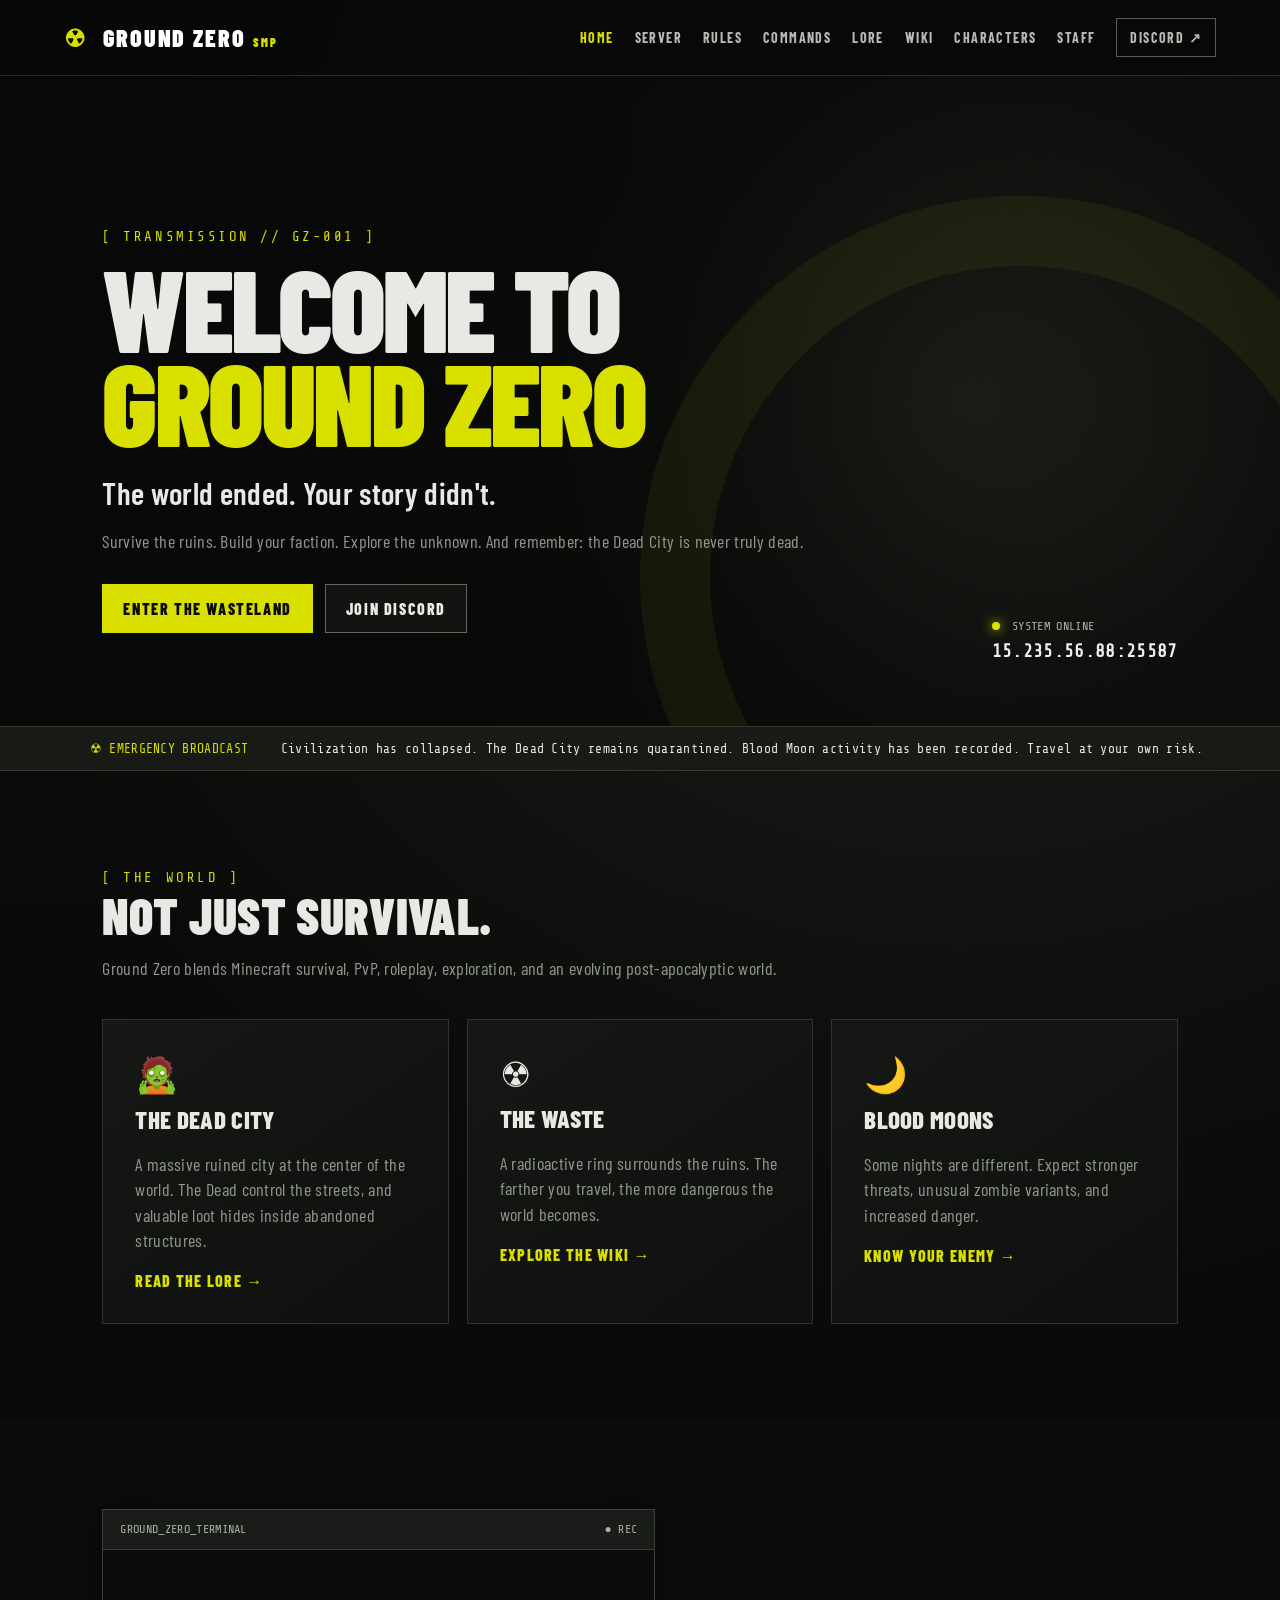
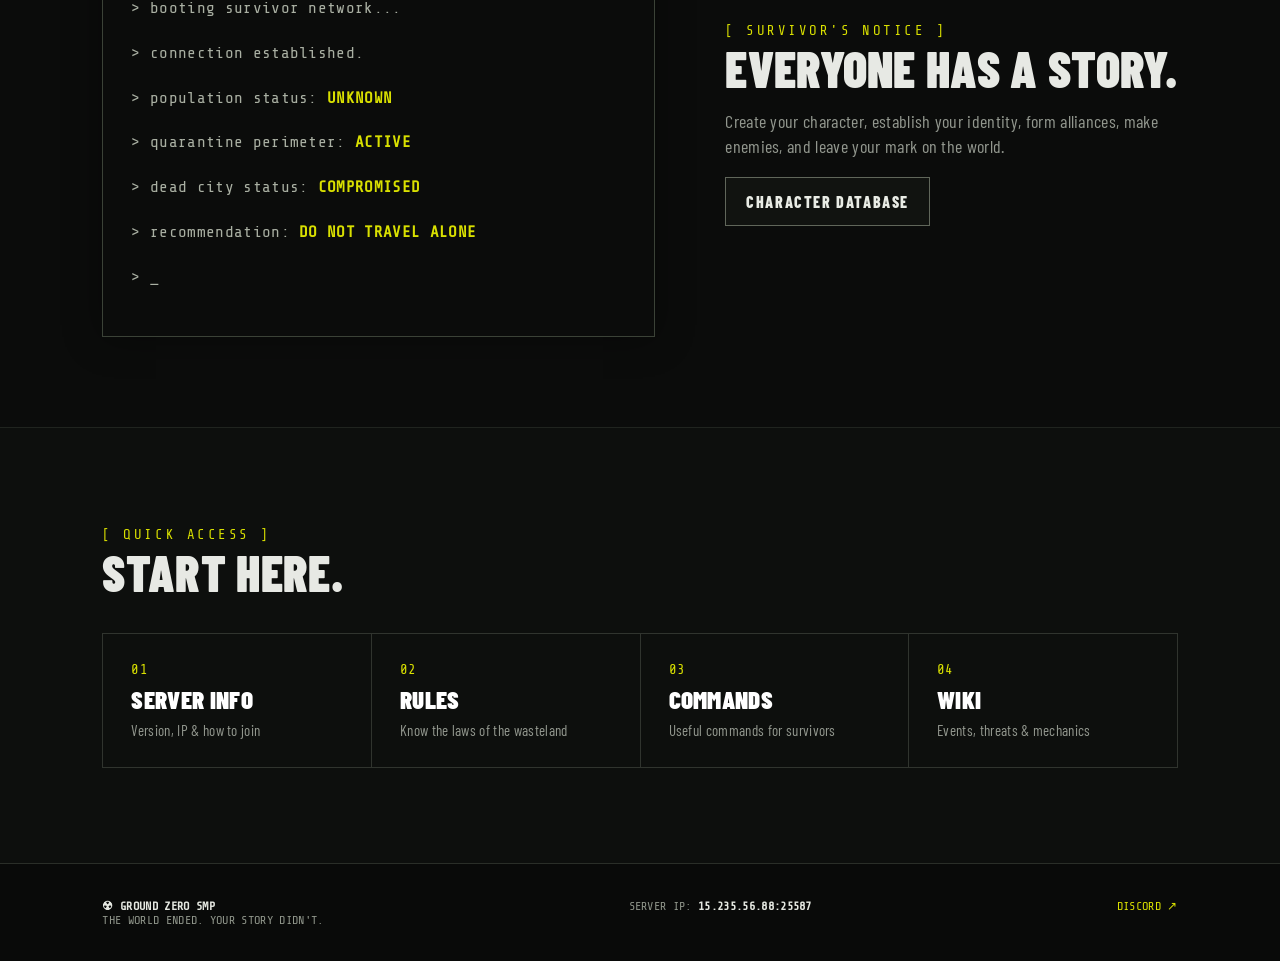
==== index.html @ 76d51a30 "Add files via upload" ====
<!DOCTYPE html>
<html lang="en">
<head>
<meta charset="UTF-8">
<meta name="viewport" content="width=device-width, initial-scale=1.0">
<title>Ground Zero SMP | Enter the Wasteland</title>
<meta name="description" content="Ground Zero SMP — a post-apocalyptic Minecraft survival and roleplay server.">
<link rel="stylesheet" href="style.css">
</head>
<body>
<div class="scanlines"></div>
<header class="topbar">
  <a class="brand" href="index.html"><span class="hazard">☢</span> GROUND ZERO <small>SMP</small></a>
  <button class="menu-toggle" aria-label="Open menu">☰</button>
  <nav>
    <a class="active" href="index.html">HOME</a>
    <a href="server-info.html">SERVER</a>
    <a href="rules.html">RULES</a>
    <a href="commands.html">COMMANDS</a>
    <a href="lore.html">LORE</a>
    <a href="wiki.html">WIKI</a>
    <a href="characters.html">CHARACTERS</a>
    <a href="staff.html">STAFF</a>
    <a class="discord-link" href="https://discord.gg/jv65cNMQr5" target="_blank" rel="noopener">DISCORD ↗</a>
  </nav>
</header>

<main>
<section class="hero">
  <div class="hero-content">
    <div class="eyebrow">[ TRANSMISSION // GZ-001 ]</div>
    <h1>WELCOME TO<br><span>GROUND ZERO</span></h1>
    <p class="hero-text">The world ended. Your story didn't.</p>
    <p class="muted">Survive the ruins. Build your faction. Explore the unknown. And remember: the Dead City is never truly dead.</p>
    <div class="hero-actions">
      <a class="btn primary" href="server-info.html">ENTER THE WASTELAND</a>
      <a class="btn" href="https://discord.gg/jv65cNMQr5" target="_blank" rel="noopener">JOIN DISCORD</a>
    </div>
  </div>
  <div class="hero-status">
    <span class="dot"></span> SYSTEM ONLINE
    <strong>15.235.56.88:25587</strong>
  </div>
</section>

<section class="ticker"><span>☢ EMERGENCY BROADCAST</span> Civilization has collapsed. The Dead City remains quarantined. Blood Moon activity has been recorded. Travel at your own risk.</section>

<section class="section">
  <div class="section-heading">
    <span class="eyebrow">[ THE WORLD ]</span>
    <h2>NOT JUST SURVIVAL.</h2>
    <p>Ground Zero blends Minecraft survival, PvP, roleplay, exploration, and an evolving post-apocalyptic world.</p>
  </div>
  <div class="cards three">
    <article class="card"><div class="icon">🧟</div><h3>THE DEAD CITY</h3><p>A massive ruined city at the center of the world. The Dead control the streets, and valuable loot hides inside abandoned structures.</p><a href="lore.html">READ THE LORE →</a></article>
    <article class="card"><div class="icon">☢</div><h3>THE WASTE</h3><p>A radioactive ring surrounds the ruins. The farther you travel, the more dangerous the world becomes.</p><a href="wiki.html">EXPLORE THE WIKI →</a></article>
    <article class="card"><div class="icon">🌙</div><h3>BLOOD MOONS</h3><p>Some nights are different. Expect stronger threats, unusual zombie variants, and increased danger.</p><a href="wiki.html">KNOW YOUR ENEMY →</a></article>
  </div>
</section>

<section class="terminal-section">
  <div class="terminal">
    <div class="terminal-head"><span>GROUND_ZERO_TERMINAL</span><span>● REC</span></div>
    <div class="terminal-body">
      <p>&gt; booting survivor network...</p>
      <p>&gt; connection established.</p>
      <p>&gt; population status: <b>UNKNOWN</b></p>
      <p>&gt; quarantine perimeter: <b>ACTIVE</b></p>
      <p>&gt; dead city status: <b>COMPROMISED</b></p>
      <p>&gt; recommendation: <b>DO NOT TRAVEL ALONE</b></p>
      <p class="cursor">&gt; <span>_</span></p>
    </div>
  </div>
  <div class="callout">
    <span class="eyebrow">[ SURVIVOR'S NOTICE ]</span>
    <h2>EVERYONE HAS A STORY.</h2>
    <p>Create your character, establish your identity, form alliances, make enemies, and leave your mark on the world.</p>
    <a class="btn" href="characters.html">CHARACTER DATABASE</a>
  </div>
</section>

<section class="section dark">
  <div class="section-heading">
    <span class="eyebrow">[ QUICK ACCESS ]</span>
    <h2>START HERE.</h2>
  </div>
  <div class="quick-grid">
    <a href="server-info.html"><b>01</b><span>SERVER INFO</span><small>Version, IP & how to join</small></a>
    <a href="rules.html"><b>02</b><span>RULES</span><small>Know the laws of the wasteland</small></a>
    <a href="commands.html"><b>03</b><span>COMMANDS</span><small>Useful commands for survivors</small></a>
    <a href="wiki.html"><b>04</b><span>WIKI</span><small>Events, threats & mechanics</small></a>
  </div>
</section>
</main>

<footer><div><b>☢ GROUND ZERO SMP</b><br><span>THE WORLD ENDED. YOUR STORY DIDN'T.</span></div><div>SERVER IP: <b>15.235.56.88:25587</b></div><div><a href="https://discord.gg/jv65cNMQr5" target="_blank" rel="noopener">DISCORD ↗</a></div></footer>
<script src="script.js"></script>
</body>
</html>
---- style.css ----
@import url('https://fonts.googleapis.com/css2?family=Barlow+Condensed:wght@400;500;600;700;800;900&family=Share+Tech+Mono&display=swap');
:root{--bg:#090a09;--panel:#111311;--panel2:#161916;--text:#e7e9e4;--muted:#92978e;--accent:#d9e000;--accent2:#9da400;--line:#30342e}
*{box-sizing:border-box}html{scroll-behavior:smooth}body{margin:0;background:radial-gradient(circle at 75% 10%,#1c211b 0,#090a09 42%),#090a09;color:var(--text);font-family:'Barlow Condensed',Arial,sans-serif;letter-spacing:.02em}.scanlines{position:fixed;inset:0;pointer-events:none;z-index:20;background:repeating-linear-gradient(0deg,transparent 0 3px,rgba(255,255,255,.018) 4px);mix-blend-mode:overlay}.topbar{height:76px;display:flex;align-items:center;justify-content:space-between;padding:0 5vw;border-bottom:1px solid #282c27;background:rgba(7,8,7,.94);position:sticky;top:0;z-index:10}.brand{color:#fff;text-decoration:none;font-weight:900;font-size:24px;letter-spacing:.08em}.brand small{font-size:12px;color:var(--accent);letter-spacing:.18em}.hazard{color:var(--accent);margin-right:8px}nav{display:flex;align-items:center;gap:21px}nav a{color:#b8bcb5;text-decoration:none;font-size:14px;font-weight:700;letter-spacing:.1em}nav a:hover,nav a.active{color:var(--accent)}.discord-link{border:1px solid #565d50;padding:10px 13px}.menu-toggle{display:none;background:none;color:white;border:0;font-size:25px}.hero{min-height:650px;padding:130px 8vw 70px;position:relative;display:flex;align-items:center;overflow:hidden;background:linear-gradient(90deg,rgba(7,8,7,.98),rgba(7,8,7,.78) 48%,rgba(7,8,7,.45)),radial-gradient(circle at 75% 50%,#343a2e 0,#121511 34%,#090a09 70%)}.hero:after{content:"";position:absolute;right:-120px;bottom:-230px;width:620px;height:620px;border:70px solid rgba(217,224,0,.06);border-radius:50%;transform:rotate(-18deg)}.hero-content{max-width:850px;position:relative;z-index:2}.eyebrow{font:14px 'Share Tech Mono',monospace;color:var(--accent);letter-spacing:.18em;margin-bottom:16px}h1{font-size:clamp(62px,9vw,125px);line-height:.82;margin:0 0 25px;font-weight:900;letter-spacing:-.025em}h1 span{color:var(--accent)}h2{font-size:50px;line-height:.9;margin:8px 0 18px;font-weight:900}h3{font-size:25px;margin:8px 0 10px;font-weight:800}.hero-text{font-size:31px;font-weight:600;margin:0 0 12px}.muted,.section-heading p,.card p,.callout p,.data-row p{color:var(--muted);font-size:18px;line-height:1.4}.hero-actions{display:flex;gap:12px;margin-top:30px}.btn{display:inline-block;padding:14px 20px;border:1px solid #60665a;color:#e9ece5;text-decoration:none;font-weight:800;letter-spacing:.1em;background:#111310}.btn:hover{border-color:var(--accent);color:var(--accent)}.btn.primary{background:var(--accent);border-color:var(--accent);color:#090a09}.hero-status{position:absolute;right:8vw;bottom:65px;font:12px 'Share Tech Mono',monospace;color:#aeb3a8;z-index:2}.hero-status strong{display:block;color:#eee;font-size:18px;margin-top:8px}.dot{display:inline-block;width:8px;height:8px;border-radius:50%;background:var(--accent);box-shadow:0 0 12px var(--accent);margin-right:6px}.ticker{padding:14px 7vw;background:#171a15;border-top:1px solid #34392f;border-bottom:1px solid #34392f;font:13px 'Share Tech Mono',monospace;white-space:nowrap;overflow:hidden}.ticker span{color:var(--accent);margin-right:25px}.section{padding:95px 8vw}.section.dark{background:#0d0f0d;border-top:1px solid #20241f}.section-heading{max-width:760px;margin-bottom:38px}.cards{display:grid;gap:18px}.cards.three{grid-template-columns:repeat(3,1fr)}.card{padding:32px;border:1px solid var(--line);background:linear-gradient(145deg,#151815,#0e100e);min-height:270px}.card:hover{border-color:#6e745f}.icon{font-size:35px}.card a{color:var(--accent);text-decoration:none;font-weight:800;letter-spacing:.08em}.terminal-section{padding:90px 8vw;display:grid;grid-template-columns:1.1fr .9fr;gap:70px;background:#0b0c0b}.terminal{border:1px solid #3b4237;box-shadow:0 0 35px rgba(0,0,0,.4)}.terminal-head{display:flex;justify-content:space-between;padding:12px 17px;background:#191c18;border-bottom:1px solid #363b33;font:12px 'Share Tech Mono',monospace;color:#aab0a3}.terminal-body{padding:28px;font:16px/1.8 'Share Tech Mono',monospace;color:#aab0a3}.terminal-body b{color:var(--accent)}.cursor span{animation:blink 1s infinite}.callout{align-self:center}.quick-grid{display:grid;grid-template-columns:repeat(4,1fr);border-top:1px solid var(--line);border-left:1px solid var(--line)}.quick-grid a{padding:28px;border-right:1px solid var(--line);border-bottom:1px solid var(--line);color:#fff;text-decoration:none;display:flex;flex-direction:column;gap:7px}.quick-grid a:hover{background:#171a16}.quick-grid b{color:var(--accent);font:14px 'Share Tech Mono',monospace}.quick-grid span{font-size:25px;font-weight:900}.quick-grid small{color:var(--muted);font-size:15px}.page-hero{padding:110px 8vw 70px;border-bottom:1px solid var(--line);background:linear-gradient(110deg,#141713,#090a09)}.page-hero h1{font-size:clamp(60px,8vw,105px);max-width:1000px}.page-hero p{font-size:24px;color:var(--muted);max-width:700px}.data-list{padding-top:65px}.data-row{display:grid;grid-template-columns:230px 1fr;gap:35px;padding:34px 0;border-bottom:1px solid var(--line);max-width:1000px}.data-code{font:16px 'Share Tech Mono',monospace;color:var(--accent);padding-top:5px}.data-row p{margin:0;max-width:760px}.centered{text-align:center}.centered .btn{margin:5px}footer{padding:35px 8vw;border-top:1px solid #2a2e28;display:flex;justify-content:space-between;gap:25px;flex-wrap:wrap;color:#8e9489;font:12px 'Share Tech Mono',monospace}footer b{color:#e5e8e1}footer a{color:var(--accent);text-decoration:none}@keyframes blink{50%{opacity:0}}@media(max-width:1000px){nav{gap:10px}.cards.three{grid-template-columns:1fr}.quick-grid{grid-template-columns:1fr 1fr}.terminal-section{grid-template-columns:1fr}.hero-status{display:none}}@media(max-width:760px){.topbar{height:65px}.menu-toggle{display:block}nav{display:none;position:absolute;top:65px;left:0;right:0;background:#0b0c0b;padding:18px 7vw;border-bottom:1px solid var(--line);flex-direction:column;align-items:flex-start}nav.open{display:flex}.hero{min-height:590px;padding:90px 7vw 60px}.hero-actions{flex-direction:column;align-items:flex-start}h1{font-size:64px}.section,.terminal-section{padding:70px 7vw}.quick-grid{grid-template-columns:1fr}.data-row{grid-template-columns:1fr;gap:8px}.page-hero{padding:80px 7vw 55px}footer{padding:30px 7vw;flex-direction:column}}
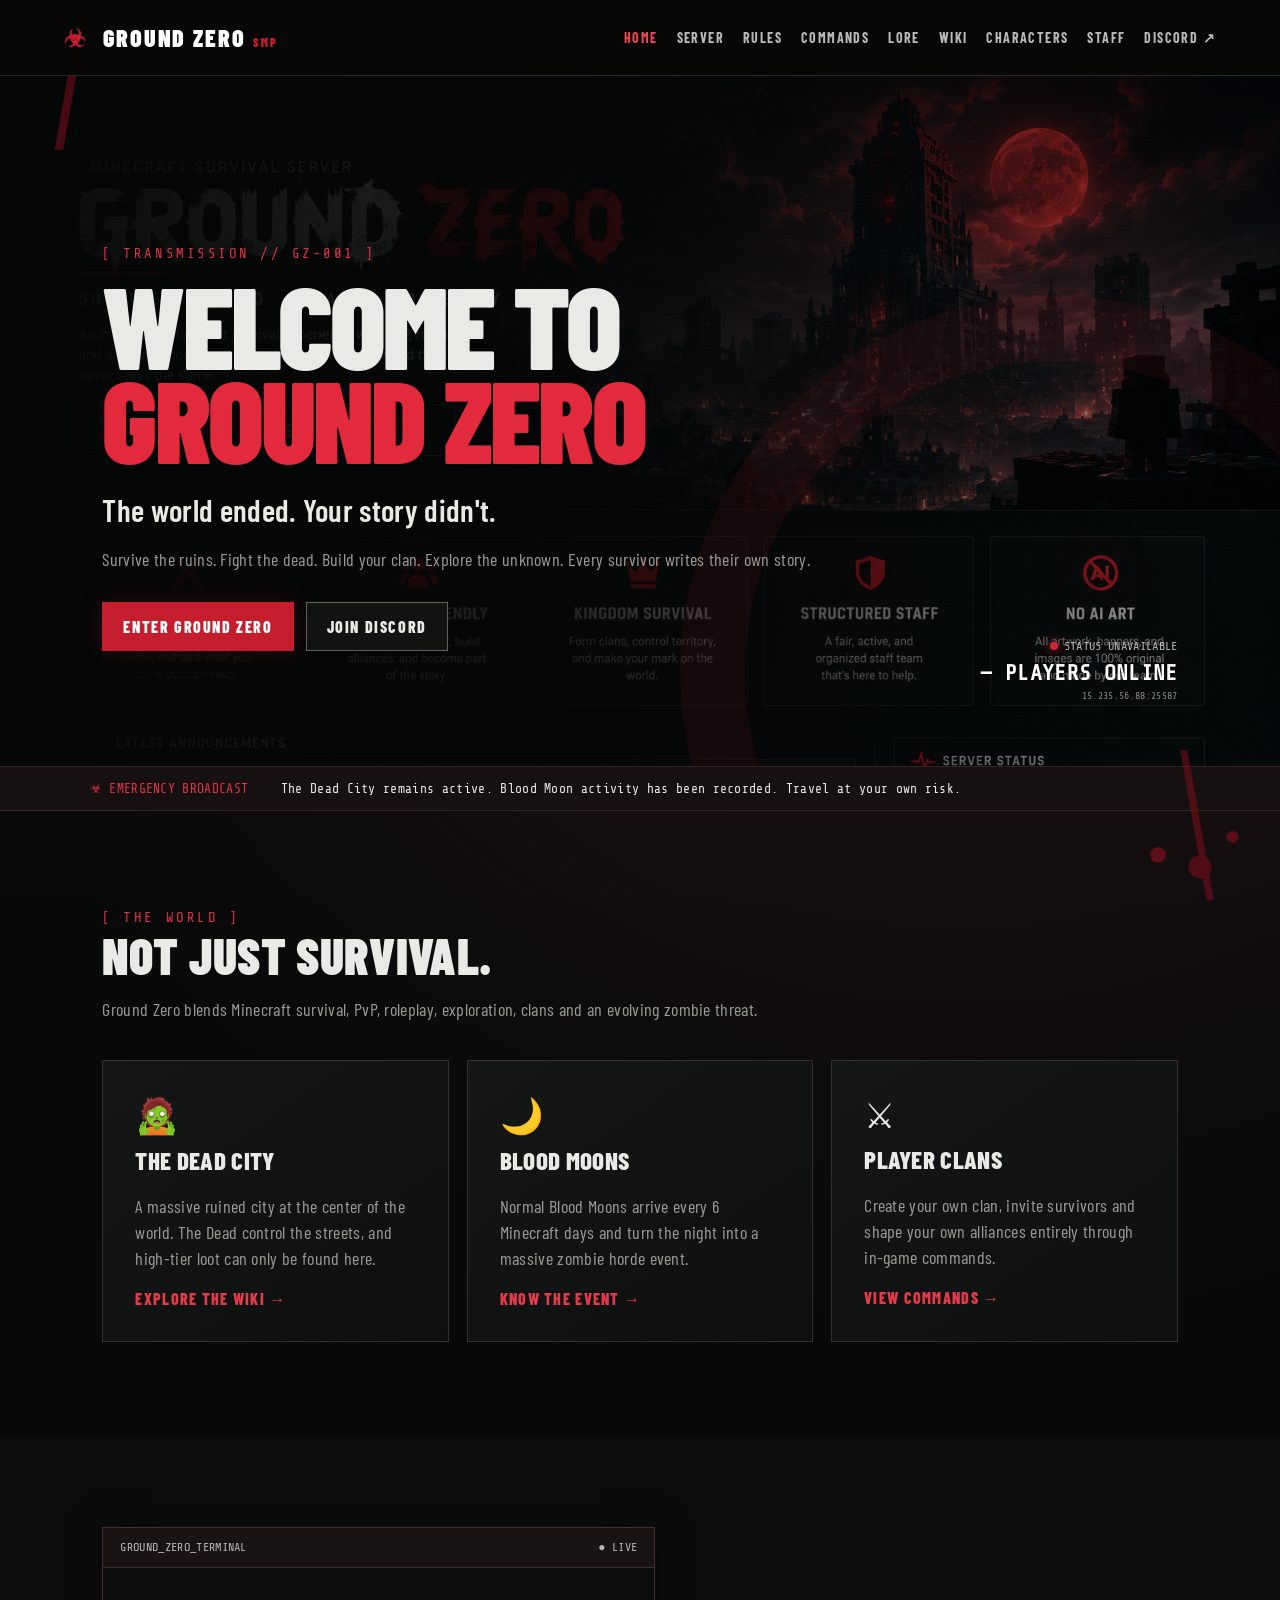
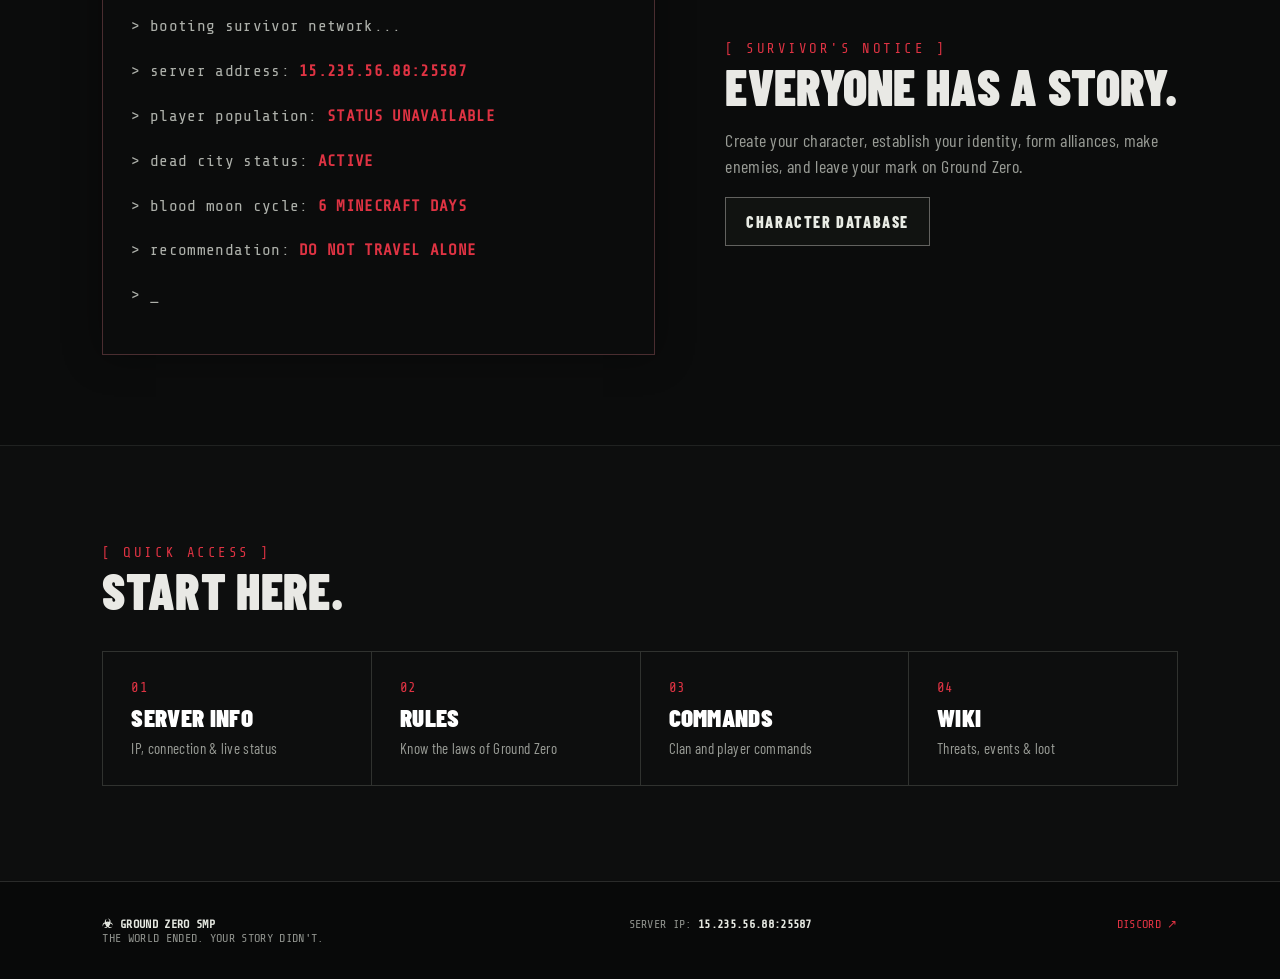
==== commit be84fa93: "Add files via upload" ====
--- a/index.html
+++ b/index.html
@@ -1,99 +1,5 @@
-<!DOCTYPE html>
-<html lang="en">
-<head>
-<meta charset="UTF-8">
-<meta name="viewport" content="width=device-width, initial-scale=1.0">
-<title>Ground Zero SMP | Enter the Wasteland</title>
-<meta name="description" content="Ground Zero SMP — a post-apocalyptic Minecraft survival and roleplay server.">
-<link rel="stylesheet" href="style.css">
-</head>
-<body>
-<div class="scanlines"></div>
-<header class="topbar">
-  <a class="brand" href="index.html"><span class="hazard">☢</span> GROUND ZERO <small>SMP</small></a>
-  <button class="menu-toggle" aria-label="Open menu">☰</button>
-  <nav>
-    <a class="active" href="index.html">HOME</a>
-    <a href="server-info.html">SERVER</a>
-    <a href="rules.html">RULES</a>
-    <a href="commands.html">COMMANDS</a>
-    <a href="lore.html">LORE</a>
-    <a href="wiki.html">WIKI</a>
-    <a href="characters.html">CHARACTERS</a>
-    <a href="staff.html">STAFF</a>
-    <a class="discord-link" href="https://discord.gg/jv65cNMQr5" target="_blank" rel="noopener">DISCORD ↗</a>
-  </nav>
-</header>
-
-<main>
-<section class="hero">
-  <div class="hero-content">
-    <div class="eyebrow">[ TRANSMISSION // GZ-001 ]</div>
-    <h1>WELCOME TO<br><span>GROUND ZERO</span></h1>
-    <p class="hero-text">The world ended. Your story didn't.</p>
-    <p class="muted">Survive the ruins. Build your faction. Explore the unknown. And remember: the Dead City is never truly dead.</p>
-    <div class="hero-actions">
-      <a class="btn primary" href="server-info.html">ENTER THE WASTELAND</a>
-      <a class="btn" href="https://discord.gg/jv65cNMQr5" target="_blank" rel="noopener">JOIN DISCORD</a>
-    </div>
-  </div>
-  <div class="hero-status">
-    <span class="dot"></span> SYSTEM ONLINE
-    <strong>15.235.56.88:25587</strong>
-  </div>
-</section>
-
-<section class="ticker"><span>☢ EMERGENCY BROADCAST</span> Civilization has collapsed. The Dead City remains quarantined. Blood Moon activity has been recorded. Travel at your own risk.</section>
-
-<section class="section">
-  <div class="section-heading">
-    <span class="eyebrow">[ THE WORLD ]</span>
-    <h2>NOT JUST SURVIVAL.</h2>
-    <p>Ground Zero blends Minecraft survival, PvP, roleplay, exploration, and an evolving post-apocalyptic world.</p>
-  </div>
-  <div class="cards three">
-    <article class="card"><div class="icon">🧟</div><h3>THE DEAD CITY</h3><p>A massive ruined city at the center of the world. The Dead control the streets, and valuable loot hides inside abandoned structures.</p><a href="lore.html">READ THE LORE →</a></article>
-    <article class="card"><div class="icon">☢</div><h3>THE WASTE</h3><p>A radioactive ring surrounds the ruins. The farther you travel, the more dangerous the world becomes.</p><a href="wiki.html">EXPLORE THE WIKI →</a></article>
-    <article class="card"><div class="icon">🌙</div><h3>BLOOD MOONS</h3><p>Some nights are different. Expect stronger threats, unusual zombie variants, and increased danger.</p><a href="wiki.html">KNOW YOUR ENEMY →</a></article>
-  </div>
-</section>
-
-<section class="terminal-section">
-  <div class="terminal">
-    <div class="terminal-head"><span>GROUND_ZERO_TERMINAL</span><span>● REC</span></div>
-    <div class="terminal-body">
-      <p>&gt; booting survivor network...</p>
-      <p>&gt; connection established.</p>
-      <p>&gt; population status: <b>UNKNOWN</b></p>
-      <p>&gt; quarantine perimeter: <b>ACTIVE</b></p>
-      <p>&gt; dead city status: <b>COMPROMISED</b></p>
-      <p>&gt; recommendation: <b>DO NOT TRAVEL ALONE</b></p>
-      <p class="cursor">&gt; <span>_</span></p>
-    </div>
-  </div>
-  <div class="callout">
-    <span class="eyebrow">[ SURVIVOR'S NOTICE ]</span>
-    <h2>EVERYONE HAS A STORY.</h2>
-    <p>Create your character, establish your identity, form alliances, make enemies, and leave your mark on the world.</p>
-    <a class="btn" href="characters.html">CHARACTER DATABASE</a>
-  </div>
-</section>
-
-<section class="section dark">
-  <div class="section-heading">
-    <span class="eyebrow">[ QUICK ACCESS ]</span>
-    <h2>START HERE.</h2>
-  </div>
-  <div class="quick-grid">
-    <a href="server-info.html"><b>01</b><span>SERVER INFO</span><small>Version, IP & how to join</small></a>
-    <a href="rules.html"><b>02</b><span>RULES</span><small>Know the laws of the wasteland</small></a>
-    <a href="commands.html"><b>03</b><span>COMMANDS</span><small>Useful commands for survivors</small></a>
-    <a href="wiki.html"><b>04</b><span>WIKI</span><small>Events, threats & mechanics</small></a>
-  </div>
-</section>
-</main>
-
-<footer><div><b>☢ GROUND ZERO SMP</b><br><span>THE WORLD ENDED. YOUR STORY DIDN'T.</span></div><div>SERVER IP: <b>15.235.56.88:25587</b></div><div><a href="https://discord.gg/jv65cNMQr5" target="_blank" rel="noopener">DISCORD ↗</a></div></footer>
-<script src="script.js"></script>
-</body>
-</html>+<!DOCTYPE html><html lang="en"><head><meta charset="UTF-8"><meta name="viewport" content="width=device-width, initial-scale=1.0"><title>HOME | Ground Zero SMP</title><meta name="description" content="Ground Zero SMP — post-apocalyptic Minecraft survival, PvP and roleplay."><link rel="stylesheet" href="style.css"></head><body><div class="scanlines"></div><div class="blood blood-a"></div><div class="blood blood-b"></div><header class="topbar"><a class="brand" href="index.html"><span class="hazard">☣</span> GROUND ZERO <small>SMP</small></a><button class="menu-toggle" aria-label="Open menu">☰</button><nav><a class="active" href="index.html">HOME</a><a href="server-info.html">SERVER</a><a href="rules.html">RULES</a><a href="commands.html">COMMANDS</a><a href="lore.html">LORE</a><a href="wiki.html">WIKI</a><a href="characters.html">CHARACTERS</a><a href="staff.html">STAFF</a><a href="https://discord.gg/jv65cNMQr5">DISCORD ↗</a></nav></header><main><section class="hero"><div class="hero-content"><div class="eyebrow">[ TRANSMISSION // GZ-001 ]</div><h1>WELCOME TO<br><span>GROUND ZERO</span></h1><p class="hero-text">The world ended. Your story didn't.</p><p class="muted">Survive the ruins. Fight the dead. Build your clan. Explore the unknown. Every survivor writes their own story.</p><div class="hero-actions"><a class="btn primary" href="server-info.html">ENTER GROUND ZERO</a><a class="btn" href="https://discord.gg/jv65cNMQr5" target="_blank" rel="noopener">JOIN DISCORD</a></div></div><div class="hero-status"><span class="status-dot"></span><span id="server-state">CHECKING SERVER...</span><strong><span id="player-count">—</span> PLAYERS ONLINE</strong><small>15.235.56.88:25587</small></div></section>
+<section class="ticker"><span>☣ EMERGENCY BROADCAST</span> The Dead City remains active. Blood Moon activity has been recorded. Travel at your own risk.</section>
+<section class="section"><div class="section-heading"><span class="eyebrow">[ THE WORLD ]</span><h2>NOT JUST SURVIVAL.</h2><p>Ground Zero blends Minecraft survival, PvP, roleplay, exploration, clans and an evolving zombie threat.</p></div><div class="cards three"><article class="card"><div class="icon">🧟</div><h3>THE DEAD CITY</h3><p>A massive ruined city at the center of the world. The Dead control the streets, and high-tier loot can only be found here.</p><a href="wiki.html">EXPLORE THE WIKI →</a></article><article class="card"><div class="icon">🌙</div><h3>BLOOD MOONS</h3><p>Normal Blood Moons arrive every 6 Minecraft days and turn the night into a massive zombie horde event.</p><a href="wiki.html#blood-moons">KNOW THE EVENT →</a></article><article class="card"><div class="icon">⚔</div><h3>PLAYER CLANS</h3><p>Create your own clan, invite survivors and shape your own alliances entirely through in-game commands.</p><a href="commands.html#clans">VIEW COMMANDS →</a></article></div></section>
+<section class="terminal-section"><div class="terminal"><div class="terminal-head"><span>GROUND_ZERO_TERMINAL</span><span>● LIVE</span></div><div class="terminal-body"><p>&gt; booting survivor network...</p><p>&gt; server address: <b>15.235.56.88:25587</b></p><p>&gt; player population: <b id="terminal-players">CHECKING</b></p><p>&gt; dead city status: <b>ACTIVE</b></p><p>&gt; blood moon cycle: <b>6 MINECRAFT DAYS</b></p><p>&gt; recommendation: <b>DO NOT TRAVEL ALONE</b></p><p class="cursor">&gt; <span>_</span></p></div></div><div class="callout"><span class="eyebrow">[ SURVIVOR'S NOTICE ]</span><h2>EVERYONE HAS A STORY.</h2><p>Create your character, establish your identity, form alliances, make enemies, and leave your mark on Ground Zero.</p><a class="btn" href="characters.html">CHARACTER DATABASE</a></div></section>
+<section class="section dark"><div class="section-heading"><span class="eyebrow">[ QUICK ACCESS ]</span><h2>START HERE.</h2></div><div class="quick-grid"><a href="server-info.html"><b>01</b><span>SERVER INFO</span><small>IP, connection & live status</small></a><a href="rules.html"><b>02</b><span>RULES</span><small>Know the laws of Ground Zero</small></a><a href="commands.html"><b>03</b><span>COMMANDS</span><small>Clan and player commands</small></a><a href="wiki.html"><b>04</b><span>WIKI</span><small>Threats, events & loot</small></a></div></section></main><footer><div><b>☣ GROUND ZERO SMP</b><br><span>THE WORLD ENDED. YOUR STORY DIDN'T.</span></div><div>SERVER IP: <b>15.235.56.88:25587</b></div><div><a href="https://discord.gg/jv65cNMQr5" target="_blank" rel="noopener">DISCORD ↗</a></div></footer><script src="script.js"></script></body></html>
--- a/style.css
+++ b/style.css
@@ -1,3 +1,3 @@
 @import url('https://fonts.googleapis.com/css2?family=Barlow+Condensed:wght@400;500;600;700;800;900&family=Share+Tech+Mono&display=swap');
-:root{--bg:#090a09;--panel:#111311;--panel2:#161916;--text:#e7e9e4;--muted:#92978e;--accent:#d9e000;--accent2:#9da400;--line:#30342e}
-*{box-sizing:border-box}html{scroll-behavior:smooth}body{margin:0;background:radial-gradient(circle at 75% 10%,#1c211b 0,#090a09 42%),#090a09;color:var(--text);font-family:'Barlow Condensed',Arial,sans-serif;letter-spacing:.02em}.scanlines{position:fixed;inset:0;pointer-events:none;z-index:20;background:repeating-linear-gradient(0deg,transparent 0 3px,rgba(255,255,255,.018) 4px);mix-blend-mode:overlay}.topbar{height:76px;display:flex;align-items:center;justify-content:space-between;padding:0 5vw;border-bottom:1px solid #282c27;background:rgba(7,8,7,.94);position:sticky;top:0;z-index:10}.brand{color:#fff;text-decoration:none;font-weight:900;font-size:24px;letter-spacing:.08em}.brand small{font-size:12px;color:var(--accent);letter-spacing:.18em}.hazard{color:var(--accent);margin-right:8px}nav{display:flex;align-items:center;gap:21px}nav a{color:#b8bcb5;text-decoration:none;font-size:14px;font-weight:700;letter-spacing:.1em}nav a:hover,nav a.active{color:var(--accent)}.discord-link{border:1px solid #565d50;padding:10px 13px}.menu-toggle{display:none;background:none;color:white;border:0;font-size:25px}.hero{min-height:650px;padding:130px 8vw 70px;position:relative;display:flex;align-items:center;overflow:hidden;background:linear-gradient(90deg,rgba(7,8,7,.98),rgba(7,8,7,.78) 48%,rgba(7,8,7,.45)),radial-gradient(circle at 75% 50%,#343a2e 0,#121511 34%,#090a09 70%)}.hero:after{content:"";position:absolute;right:-120px;bottom:-230px;width:620px;height:620px;border:70px solid rgba(217,224,0,.06);border-radius:50%;transform:rotate(-18deg)}.hero-content{max-width:850px;position:relative;z-index:2}.eyebrow{font:14px 'Share Tech Mono',monospace;color:var(--accent);letter-spacing:.18em;margin-bottom:16px}h1{font-size:clamp(62px,9vw,125px);line-height:.82;margin:0 0 25px;font-weight:900;letter-spacing:-.025em}h1 span{color:var(--accent)}h2{font-size:50px;line-height:.9;margin:8px 0 18px;font-weight:900}h3{font-size:25px;margin:8px 0 10px;font-weight:800}.hero-text{font-size:31px;font-weight:600;margin:0 0 12px}.muted,.section-heading p,.card p,.callout p,.data-row p{color:var(--muted);font-size:18px;line-height:1.4}.hero-actions{display:flex;gap:12px;margin-top:30px}.btn{display:inline-block;padding:14px 20px;border:1px solid #60665a;color:#e9ece5;text-decoration:none;font-weight:800;letter-spacing:.1em;background:#111310}.btn:hover{border-color:var(--accent);color:var(--accent)}.btn.primary{background:var(--accent);border-color:var(--accent);color:#090a09}.hero-status{position:absolute;right:8vw;bottom:65px;font:12px 'Share Tech Mono',monospace;color:#aeb3a8;z-index:2}.hero-status strong{display:block;color:#eee;font-size:18px;margin-top:8px}.dot{display:inline-block;width:8px;height:8px;border-radius:50%;background:var(--accent);box-shadow:0 0 12px var(--accent);margin-right:6px}.ticker{padding:14px 7vw;background:#171a15;border-top:1px solid #34392f;border-bottom:1px solid #34392f;font:13px 'Share Tech Mono',monospace;white-space:nowrap;overflow:hidden}.ticker span{color:var(--accent);margin-right:25px}.section{padding:95px 8vw}.section.dark{background:#0d0f0d;border-top:1px solid #20241f}.section-heading{max-width:760px;margin-bottom:38px}.cards{display:grid;gap:18px}.cards.three{grid-template-columns:repeat(3,1fr)}.card{padding:32px;border:1px solid var(--line);background:linear-gradient(145deg,#151815,#0e100e);min-height:270px}.card:hover{border-color:#6e745f}.icon{font-size:35px}.card a{color:var(--accent);text-decoration:none;font-weight:800;letter-spacing:.08em}.terminal-section{padding:90px 8vw;display:grid;grid-template-columns:1.1fr .9fr;gap:70px;background:#0b0c0b}.terminal{border:1px solid #3b4237;box-shadow:0 0 35px rgba(0,0,0,.4)}.terminal-head{display:flex;justify-content:space-between;padding:12px 17px;background:#191c18;border-bottom:1px solid #363b33;font:12px 'Share Tech Mono',monospace;color:#aab0a3}.terminal-body{padding:28px;font:16px/1.8 'Share Tech Mono',monospace;color:#aab0a3}.terminal-body b{color:var(--accent)}.cursor span{animation:blink 1s infinite}.callout{align-self:center}.quick-grid{display:grid;grid-template-columns:repeat(4,1fr);border-top:1px solid var(--line);border-left:1px solid var(--line)}.quick-grid a{padding:28px;border-right:1px solid var(--line);border-bottom:1px solid var(--line);color:#fff;text-decoration:none;display:flex;flex-direction:column;gap:7px}.quick-grid a:hover{background:#171a16}.quick-grid b{color:var(--accent);font:14px 'Share Tech Mono',monospace}.quick-grid span{font-size:25px;font-weight:900}.quick-grid small{color:var(--muted);font-size:15px}.page-hero{padding:110px 8vw 70px;border-bottom:1px solid var(--line);background:linear-gradient(110deg,#141713,#090a09)}.page-hero h1{font-size:clamp(60px,8vw,105px);max-width:1000px}.page-hero p{font-size:24px;color:var(--muted);max-width:700px}.data-list{padding-top:65px}.data-row{display:grid;grid-template-columns:230px 1fr;gap:35px;padding:34px 0;border-bottom:1px solid var(--line);max-width:1000px}.data-code{font:16px 'Share Tech Mono',monospace;color:var(--accent);padding-top:5px}.data-row p{margin:0;max-width:760px}.centered{text-align:center}.centered .btn{margin:5px}footer{padding:35px 8vw;border-top:1px solid #2a2e28;display:flex;justify-content:space-between;gap:25px;flex-wrap:wrap;color:#8e9489;font:12px 'Share Tech Mono',monospace}footer b{color:#e5e8e1}footer a{color:var(--accent);text-decoration:none}@keyframes blink{50%{opacity:0}}@media(max-width:1000px){nav{gap:10px}.cards.three{grid-template-columns:1fr}.quick-grid{grid-template-columns:1fr 1fr}.terminal-section{grid-template-columns:1fr}.hero-status{display:none}}@media(max-width:760px){.topbar{height:65px}.menu-toggle{display:block}nav{display:none;position:absolute;top:65px;left:0;right:0;background:#0b0c0b;padding:18px 7vw;border-bottom:1px solid var(--line);flex-direction:column;align-items:flex-start}nav.open{display:flex}.hero{min-height:590px;padding:90px 7vw 60px}.hero-actions{flex-direction:column;align-items:flex-start}h1{font-size:64px}.section,.terminal-section{padding:70px 7vw}.quick-grid{grid-template-columns:1fr}.data-row{grid-template-columns:1fr;gap:8px}.page-hero{padding:80px 7vw 55px}footer{padding:30px 7vw;flex-direction:column}}
+:root{--bg:#080909;--panel:#101211;--panel2:#151716;--text:#e9e9e5;--muted:#999c96;--accent:#c51d2d;--accent2:#7e101a;--line:#30322f;--glow:rgba(197,29,45,.25)}
+*{box-sizing:border-box}html{scroll-behavior:smooth}body{margin:0;background:radial-gradient(circle at 75% 10%,#241417 0,#080909 43%),#080909;color:var(--text);font-family:'Barlow Condensed',Arial,sans-serif;letter-spacing:.02em}.scanlines{position:fixed;inset:0;pointer-events:none;z-index:20;background:repeating-linear-gradient(0deg,transparent 0 3px,rgba(255,255,255,.018) 4px);mix-blend-mode:overlay}.topbar{height:76px;display:flex;align-items:center;justify-content:space-between;padding:0 5vw;border-bottom:1px solid #282a28;background:rgba(7,8,7,.96);position:sticky;top:0;z-index:30}.brand{color:#fff;text-decoration:none;font-weight:900;font-size:24px;letter-spacing:.08em}.brand small{font-size:12px;color:var(--accent);letter-spacing:.18em}.hazard{color:var(--accent);margin-right:8px}nav{display:flex;align-items:center;gap:19px}nav a{color:#b8bab6;text-decoration:none;font-size:14px;font-weight:700;letter-spacing:.1em}nav a:hover,nav a.active{color:#ef4654}.discord-link{border:1px solid #5a3135;padding:10px 13px} .menu-toggle{display:none;background:none;color:white;border:0;font-size:25px}.hero{min-height:690px;padding:125px 8vw 70px;position:relative;display:flex;align-items:center;overflow:hidden;background:linear-gradient(90deg,rgba(5,6,6,.98),rgba(5,6,6,.88) 44%,rgba(5,6,6,.35)),url('assets/hero.png') center/cover no-repeat}.hero:after{content:"";position:absolute;right:-150px;bottom:-280px;width:620px;height:620px;border:65px solid rgba(197,29,45,.08);border-radius:50%}.hero-content{max-width:850px;position:relative;z-index:2}.eyebrow{font:14px 'Share Tech Mono',monospace;color:#df3343;letter-spacing:.18em;margin-bottom:16px}h1{font-size:clamp(62px,9vw,125px);line-height:.82;margin:0 0 25px;font-weight:900;letter-spacing:-.025em}h1 span{color:#e32a3c}h2{font-size:50px;line-height:.9;margin:8px 0 18px;font-weight:900}h3{font-size:25px;margin:8px 0 10px;font-weight:800}.hero-text{font-size:31px;font-weight:600;margin:0 0 12px}.muted,.section-heading p,.card p,.callout p,.data-row p{color:var(--muted);font-size:18px;line-height:1.45}.hero-actions{display:flex;gap:12px;margin-top:30px}.btn{display:inline-block;padding:14px 20px;border:1px solid #62625f;color:#e9ece5;text-decoration:none;font-weight:800;letter-spacing:.1em;background:#111311}.btn:hover{border-color:#e33a4a;color:#ef4654}.btn.primary{background:#c51d2d;border-color:#c51d2d;color:white;box-shadow:0 0 24px rgba(197,29,45,.2)}.hero-status{position:absolute;right:8vw;bottom:65px;font:12px 'Share Tech Mono',monospace;color:#b5b7b2;z-index:2;text-align:right}.hero-status strong{display:block;color:#fff;font-size:22px;margin-top:8px}.hero-status small{display:block;margin-top:5px;color:#888}.status-dot{display:inline-block;width:8px;height:8px;border-radius:50%;background:#cf2536;box-shadow:0 0 12px #cf2536;margin-right:6px}.ticker{padding:14px 7vw;background:#171011;border-top:1px solid #3a2023;border-bottom:1px solid #3a2023;font:13px 'Share Tech Mono',monospace;white-space:nowrap;overflow:hidden}.ticker span{color:#df3343;margin-right:25px}.section{padding:95px 8vw}.section.dark{background:#0d0e0e;border-top:1px solid #202221}.section-heading{max-width:800px;margin-bottom:38px}.cards{display:grid;gap:18px}.cards.three{grid-template-columns:repeat(3,1fr)}.card{padding:32px;border:1px solid var(--line);background:linear-gradient(145deg,#151716,#0e100f);min-height:270px}.card:hover{border-color:#7e333a;box-shadow:0 0 25px rgba(197,29,45,.07)}.icon{font-size:35px}.card a,.inline-link{color:#e33a4a;text-decoration:none;font-weight:800;letter-spacing:.08em}.terminal-section{padding:90px 8vw;display:grid;grid-template-columns:1.1fr .9fr;gap:70px;background:#0b0c0c}.terminal{border:1px solid #4a2d30;box-shadow:0 0 35px rgba(0,0,0,.4)}.terminal-head{display:flex;justify-content:space-between;padding:12px 17px;background:#191314;border-bottom:1px solid #3d292b;font:12px 'Share Tech Mono',monospace;color:#b5b7b1}.terminal-body{padding:28px;font:16px/1.8 'Share Tech Mono',monospace;color:#aeb1ab}.terminal-body b{color:#df3343}.cursor span{animation:blink 1s infinite}.callout{align-self:center}.quick-grid{display:grid;grid-template-columns:repeat(4,1fr);border-top:1px solid var(--line);border-left:1px solid var(--line)}.quick-grid a{padding:28px;border-right:1px solid var(--line);border-bottom:1px solid var(--line);color:#fff;text-decoration:none;display:flex;flex-direction:column;gap:7px}.quick-grid a:hover{background:#171113}.quick-grid b{color:#df3343;font:14px 'Share Tech Mono',monospace}.quick-grid span{font-size:25px;font-weight:900}.quick-grid small{color:var(--muted);font-size:15px}.page-hero{padding:110px 8vw 70px;border-bottom:1px solid var(--line);background:linear-gradient(110deg,#171214,#090a0a)}.page-hero h1{font-size:clamp(60px,8vw,105px);max-width:1000px}.page-hero p{font-size:24px;color:var(--muted);max-width:800px}.data-list{padding-top:65px}.data-row{display:grid;grid-template-columns:230px 1fr;gap:35px;padding:34px 0;border-bottom:1px solid var(--line);max-width:1100px}.data-code{font:16px 'Share Tech Mono',monospace;color:#df3343;padding-top:5px}.data-row p{margin:0 0 12px;max-width:820px}.data-row h3{margin-top:0}.centered{text-align:center}.centered .btn{margin:5px}footer{padding:35px 8vw;border-top:1px solid #2a2b2a;display:flex;justify-content:space-between;gap:25px;flex-wrap:wrap;color:#8e918c;font:12px 'Share Tech Mono',monospace}footer b{color:#e5e8e1}footer a{color:#df3343;text-decoration:none}.live-box{display:inline-flex;gap:10px;align-items:center;border:1px solid #3c2b2d;padding:13px 16px;margin-top:15px;background:#111}.variant-grid{display:grid;grid-template-columns:repeat(2,1fr);gap:12px;margin-top:20px}.variant-grid>div{padding:16px;border:1px solid #2e302e;background:#111311}.variant-grid b{display:block;color:#e43b4b;font-size:20px;margin-bottom:6px}.variant-grid span{display:block;color:#9c9f99;line-height:1.4;font-size:16px}.character-list{display:grid;gap:24px}.character-card{max-width:1100px;padding:30px;border:1px solid #303231;background:linear-gradient(145deg,#151313,#0e0f0f);position:relative;overflow:hidden}.character-card:first-child{border-color:#6c3035}.character-card h2{font-size:42px;margin:10px 0 15px;color:#f0f0ed}.character-meta{display:flex;gap:10px;flex-wrap:wrap}.character-meta span{font:12px 'Share Tech Mono',monospace;color:#df3343;border:1px solid #4a2d30;padding:7px 9px}.character-story{color:#aeb1aa;font-size:18px;line-height:1.5;max-width:950px;white-space:normal}.char-art{float:right;width:min(34%,330px);max-height:360px;object-fit:cover;margin:0 0 20px 25px;border:1px solid #4a2d30;filter:saturate(.75) contrast(1.05)}.blood{position:fixed;pointer-events:none;z-index:25;opacity:.5}.blood-a{top:0;left:3vw;width:95px;height:150px;background:radial-gradient(ellipse at 50% 0,#8e0e19 0 12%,transparent 14%),radial-gradient(circle at 25% 18%,#a3111e 0 5%,transparent 6%),radial-gradient(circle at 75% 25%,#a3111e 0 4%,transparent 5%),linear-gradient(100deg,transparent 35%,#86101a 36% 42%,transparent 43%);filter:blur(.2px)}.blood-b{right:2vw;bottom:0;width:120px;height:150px;background:radial-gradient(circle at 20% 70%,#a3111e 0 5%,transparent 6%),radial-gradient(circle at 55% 78%,#8e0e19 0 8%,transparent 9%),radial-gradient(circle at 82% 58%,#a3111e 0 4%,transparent 5%),linear-gradient(260deg,transparent 45%,#86101a 46% 50%,transparent 51%)}@keyframes blink{50%{opacity:0}}@media(max-width:1000px){nav{gap:10px}.cards.three{grid-template-columns:1fr}.quick-grid{grid-template-columns:1fr 1fr}.terminal-section{grid-template-columns:1fr}.hero-status{display:none}.variant-grid{grid-template-columns:1fr}.char-art{float:none;width:100%;max-height:420px;margin:0 0 20px}}@media(max-width:760px){.topbar{height:65px}.menu-toggle{display:block}nav{display:none;position:absolute;top:65px;left:0;right:0;background:#0b0c0b;padding:18px 7vw;border-bottom:1px solid var(--line);flex-direction:column;align-items:flex-start}nav.open{display:flex}.hero{min-height:590px;padding:90px 7vw 60px}.hero-actions{flex-direction:column;align-items:flex-start}h1{font-size:64px}.section,.terminal-section{padding:70px 7vw}.quick-grid{grid-template-columns:1fr}.data-row{grid-template-columns:1fr;gap:8px}.page-hero{padding:80px 7vw 55px}footer{padding:30px 7vw;flex-direction:column}.character-card h2{font-size:34px}}
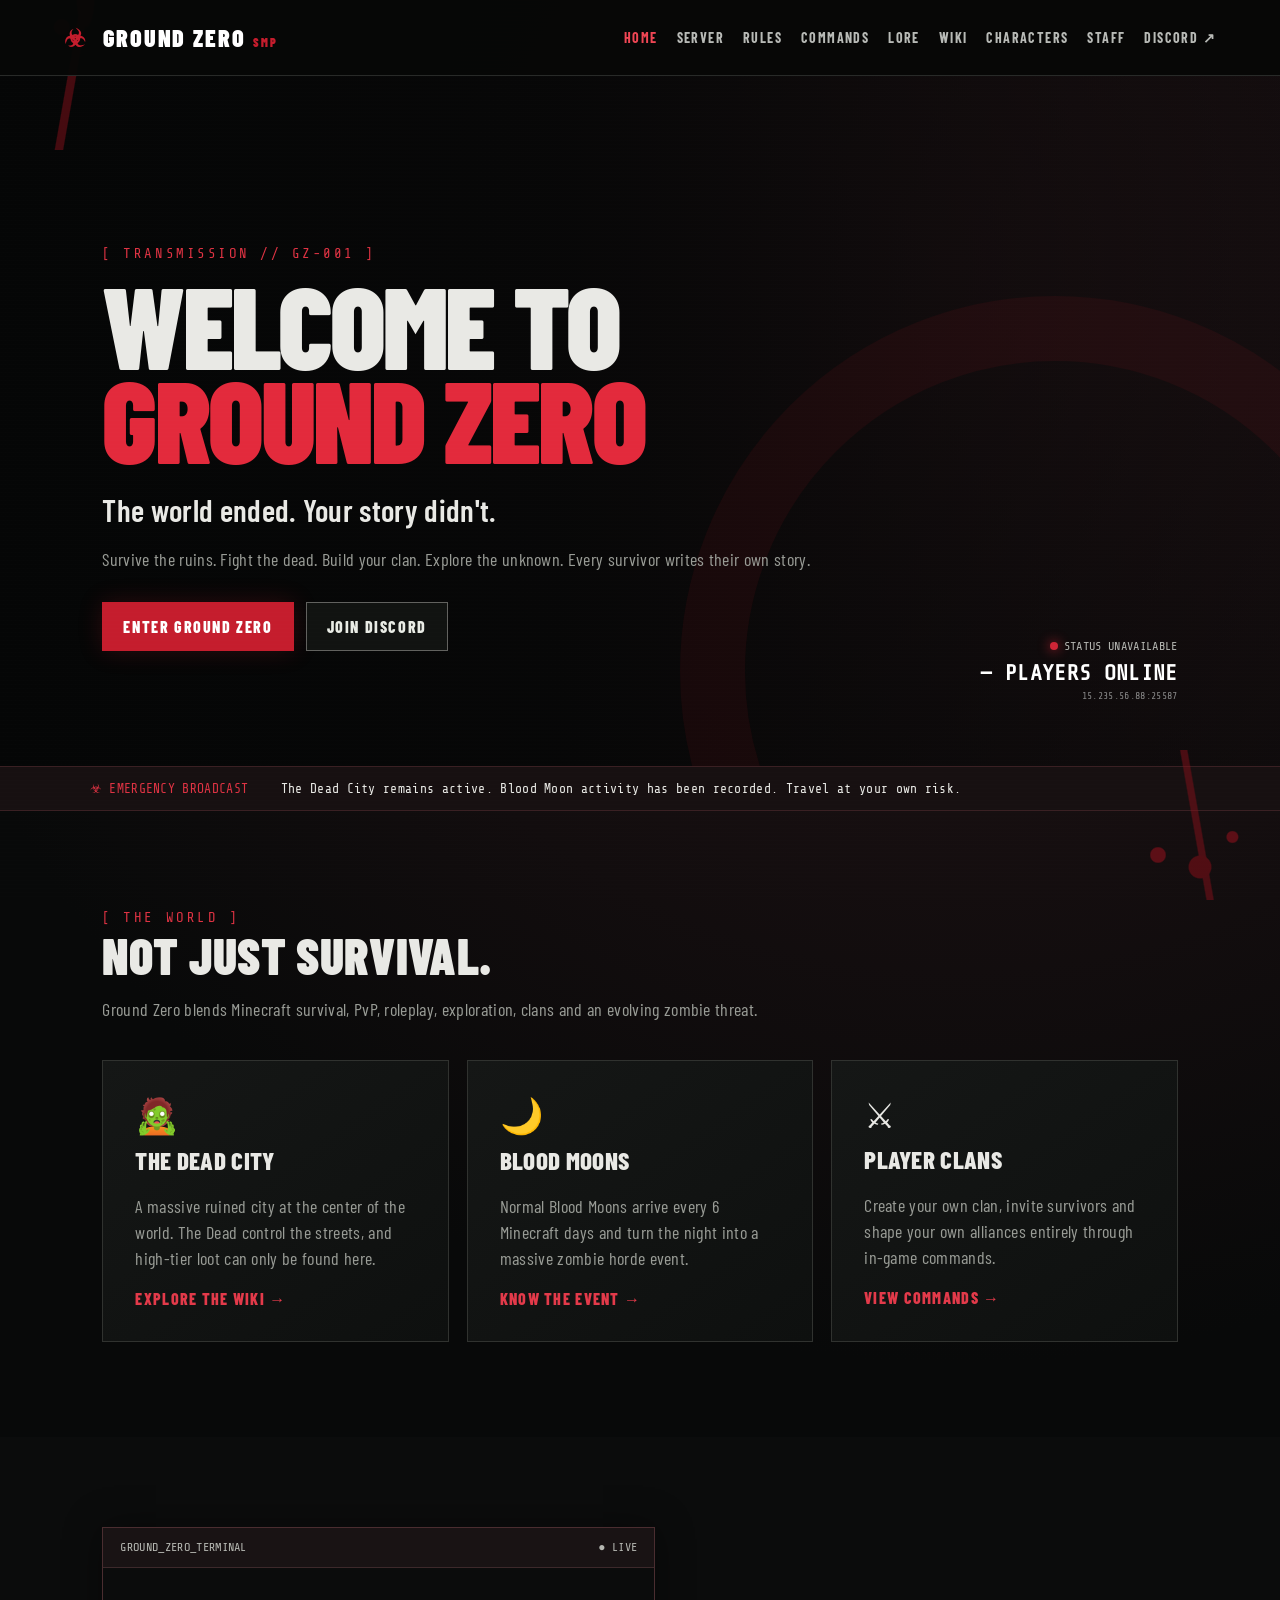
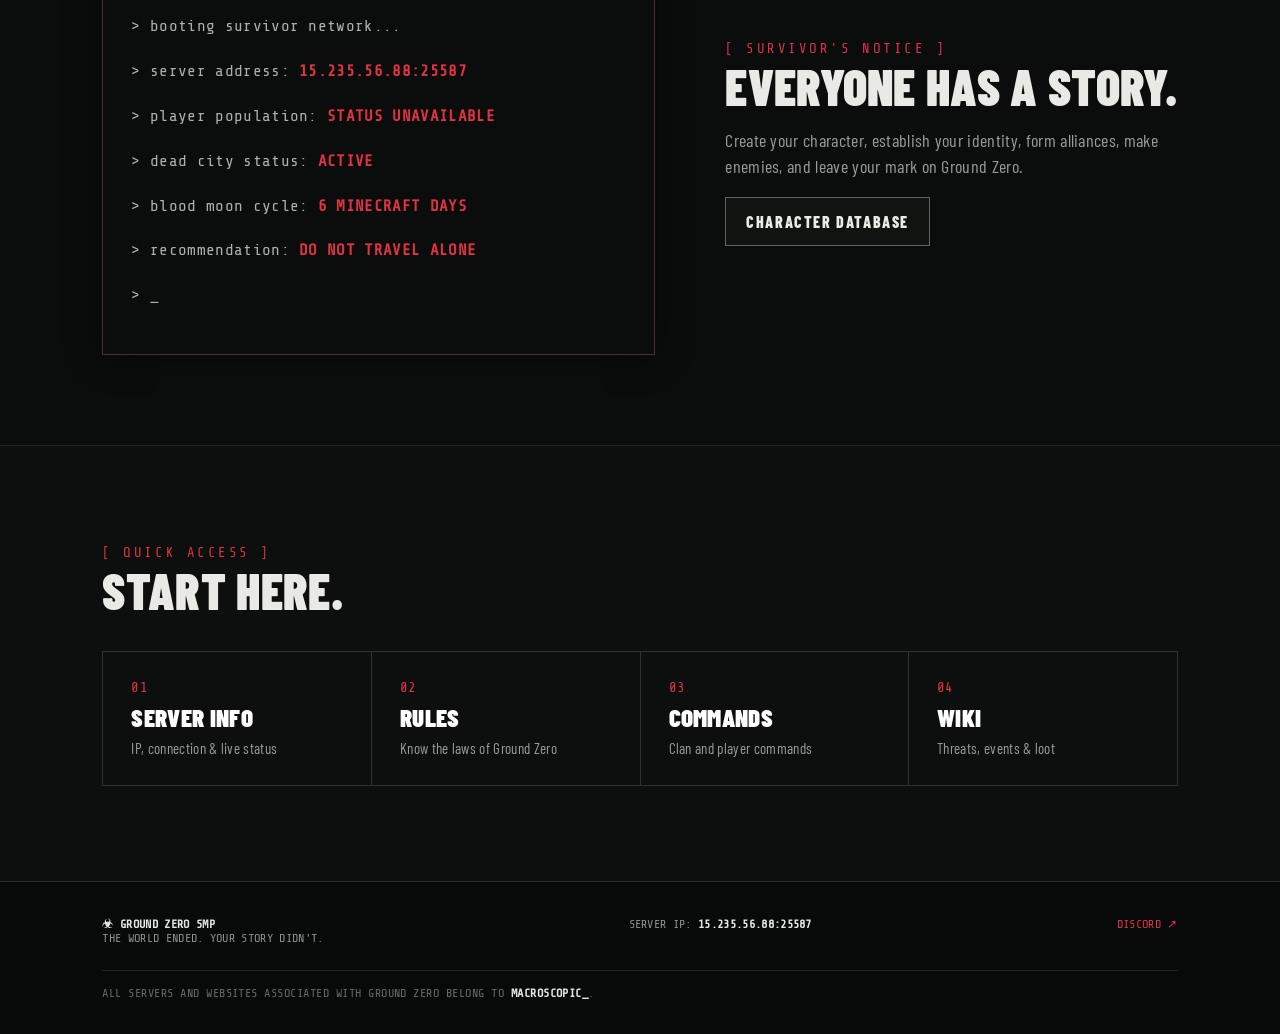
==== commit 5c902a68: "Add files via upload" ====
--- a/index.html
+++ b/index.html
@@ -2,4 +2,4 @@
 <section class="ticker"><span>☣ EMERGENCY BROADCAST</span> The Dead City remains active. Blood Moon activity has been recorded. Travel at your own risk.</section>
 <section class="section"><div class="section-heading"><span class="eyebrow">[ THE WORLD ]</span><h2>NOT JUST SURVIVAL.</h2><p>Ground Zero blends Minecraft survival, PvP, roleplay, exploration, clans and an evolving zombie threat.</p></div><div class="cards three"><article class="card"><div class="icon">🧟</div><h3>THE DEAD CITY</h3><p>A massive ruined city at the center of the world. The Dead control the streets, and high-tier loot can only be found here.</p><a href="wiki.html">EXPLORE THE WIKI →</a></article><article class="card"><div class="icon">🌙</div><h3>BLOOD MOONS</h3><p>Normal Blood Moons arrive every 6 Minecraft days and turn the night into a massive zombie horde event.</p><a href="wiki.html#blood-moons">KNOW THE EVENT →</a></article><article class="card"><div class="icon">⚔</div><h3>PLAYER CLANS</h3><p>Create your own clan, invite survivors and shape your own alliances entirely through in-game commands.</p><a href="commands.html#clans">VIEW COMMANDS →</a></article></div></section>
 <section class="terminal-section"><div class="terminal"><div class="terminal-head"><span>GROUND_ZERO_TERMINAL</span><span>● LIVE</span></div><div class="terminal-body"><p>&gt; booting survivor network...</p><p>&gt; server address: <b>15.235.56.88:25587</b></p><p>&gt; player population: <b id="terminal-players">CHECKING</b></p><p>&gt; dead city status: <b>ACTIVE</b></p><p>&gt; blood moon cycle: <b>6 MINECRAFT DAYS</b></p><p>&gt; recommendation: <b>DO NOT TRAVEL ALONE</b></p><p class="cursor">&gt; <span>_</span></p></div></div><div class="callout"><span class="eyebrow">[ SURVIVOR'S NOTICE ]</span><h2>EVERYONE HAS A STORY.</h2><p>Create your character, establish your identity, form alliances, make enemies, and leave your mark on Ground Zero.</p><a class="btn" href="characters.html">CHARACTER DATABASE</a></div></section>
-<section class="section dark"><div class="section-heading"><span class="eyebrow">[ QUICK ACCESS ]</span><h2>START HERE.</h2></div><div class="quick-grid"><a href="server-info.html"><b>01</b><span>SERVER INFO</span><small>IP, connection & live status</small></a><a href="rules.html"><b>02</b><span>RULES</span><small>Know the laws of Ground Zero</small></a><a href="commands.html"><b>03</b><span>COMMANDS</span><small>Clan and player commands</small></a><a href="wiki.html"><b>04</b><span>WIKI</span><small>Threats, events & loot</small></a></div></section></main><footer><div><b>☣ GROUND ZERO SMP</b><br><span>THE WORLD ENDED. YOUR STORY DIDN'T.</span></div><div>SERVER IP: <b>15.235.56.88:25587</b></div><div><a href="https://discord.gg/jv65cNMQr5" target="_blank" rel="noopener">DISCORD ↗</a></div></footer><script src="script.js"></script></body></html>+<section class="section dark"><div class="section-heading"><span class="eyebrow">[ QUICK ACCESS ]</span><h2>START HERE.</h2></div><div class="quick-grid"><a href="server-info.html"><b>01</b><span>SERVER INFO</span><small>IP, connection & live status</small></a><a href="rules.html"><b>02</b><span>RULES</span><small>Know the laws of Ground Zero</small></a><a href="commands.html"><b>03</b><span>COMMANDS</span><small>Clan and player commands</small></a><a href="wiki.html"><b>04</b><span>WIKI</span><small>Threats, events & loot</small></a></div></section></main><footer><div><b>☣ GROUND ZERO SMP</b><br><span>THE WORLD ENDED. YOUR STORY DIDN'T.</span></div><div>SERVER IP: <b>15.235.56.88:25587</b></div><div><a href="https://discord.gg/jv65cNMQr5" target="_blank" rel="noopener">DISCORD ↗</a></div><div class="footer-owner">ALL SERVERS AND WEBSITES ASSOCIATED WITH GROUND ZERO BELONG TO <b>MACROSCOPIC_</b>.</div></footer><script src="script.js"></script></body></html>
--- a/style.css
+++ b/style.css
@@ -1,3 +1,5 @@
 @import url('https://fonts.googleapis.com/css2?family=Barlow+Condensed:wght@400;500;600;700;800;900&family=Share+Tech+Mono&display=swap');
 :root{--bg:#080909;--panel:#101211;--panel2:#151716;--text:#e9e9e5;--muted:#999c96;--accent:#c51d2d;--accent2:#7e101a;--line:#30322f;--glow:rgba(197,29,45,.25)}
-*{box-sizing:border-box}html{scroll-behavior:smooth}body{margin:0;background:radial-gradient(circle at 75% 10%,#241417 0,#080909 43%),#080909;color:var(--text);font-family:'Barlow Condensed',Arial,sans-serif;letter-spacing:.02em}.scanlines{position:fixed;inset:0;pointer-events:none;z-index:20;background:repeating-linear-gradient(0deg,transparent 0 3px,rgba(255,255,255,.018) 4px);mix-blend-mode:overlay}.topbar{height:76px;display:flex;align-items:center;justify-content:space-between;padding:0 5vw;border-bottom:1px solid #282a28;background:rgba(7,8,7,.96);position:sticky;top:0;z-index:30}.brand{color:#fff;text-decoration:none;font-weight:900;font-size:24px;letter-spacing:.08em}.brand small{font-size:12px;color:var(--accent);letter-spacing:.18em}.hazard{color:var(--accent);margin-right:8px}nav{display:flex;align-items:center;gap:19px}nav a{color:#b8bab6;text-decoration:none;font-size:14px;font-weight:700;letter-spacing:.1em}nav a:hover,nav a.active{color:#ef4654}.discord-link{border:1px solid #5a3135;padding:10px 13px} .menu-toggle{display:none;background:none;color:white;border:0;font-size:25px}.hero{min-height:690px;padding:125px 8vw 70px;position:relative;display:flex;align-items:center;overflow:hidden;background:linear-gradient(90deg,rgba(5,6,6,.98),rgba(5,6,6,.88) 44%,rgba(5,6,6,.35)),url('assets/hero.png') center/cover no-repeat}.hero:after{content:"";position:absolute;right:-150px;bottom:-280px;width:620px;height:620px;border:65px solid rgba(197,29,45,.08);border-radius:50%}.hero-content{max-width:850px;position:relative;z-index:2}.eyebrow{font:14px 'Share Tech Mono',monospace;color:#df3343;letter-spacing:.18em;margin-bottom:16px}h1{font-size:clamp(62px,9vw,125px);line-height:.82;margin:0 0 25px;font-weight:900;letter-spacing:-.025em}h1 span{color:#e32a3c}h2{font-size:50px;line-height:.9;margin:8px 0 18px;font-weight:900}h3{font-size:25px;margin:8px 0 10px;font-weight:800}.hero-text{font-size:31px;font-weight:600;margin:0 0 12px}.muted,.section-heading p,.card p,.callout p,.data-row p{color:var(--muted);font-size:18px;line-height:1.45}.hero-actions{display:flex;gap:12px;margin-top:30px}.btn{display:inline-block;padding:14px 20px;border:1px solid #62625f;color:#e9ece5;text-decoration:none;font-weight:800;letter-spacing:.1em;background:#111311}.btn:hover{border-color:#e33a4a;color:#ef4654}.btn.primary{background:#c51d2d;border-color:#c51d2d;color:white;box-shadow:0 0 24px rgba(197,29,45,.2)}.hero-status{position:absolute;right:8vw;bottom:65px;font:12px 'Share Tech Mono',monospace;color:#b5b7b2;z-index:2;text-align:right}.hero-status strong{display:block;color:#fff;font-size:22px;margin-top:8px}.hero-status small{display:block;margin-top:5px;color:#888}.status-dot{display:inline-block;width:8px;height:8px;border-radius:50%;background:#cf2536;box-shadow:0 0 12px #cf2536;margin-right:6px}.ticker{padding:14px 7vw;background:#171011;border-top:1px solid #3a2023;border-bottom:1px solid #3a2023;font:13px 'Share Tech Mono',monospace;white-space:nowrap;overflow:hidden}.ticker span{color:#df3343;margin-right:25px}.section{padding:95px 8vw}.section.dark{background:#0d0e0e;border-top:1px solid #202221}.section-heading{max-width:800px;margin-bottom:38px}.cards{display:grid;gap:18px}.cards.three{grid-template-columns:repeat(3,1fr)}.card{padding:32px;border:1px solid var(--line);background:linear-gradient(145deg,#151716,#0e100f);min-height:270px}.card:hover{border-color:#7e333a;box-shadow:0 0 25px rgba(197,29,45,.07)}.icon{font-size:35px}.card a,.inline-link{color:#e33a4a;text-decoration:none;font-weight:800;letter-spacing:.08em}.terminal-section{padding:90px 8vw;display:grid;grid-template-columns:1.1fr .9fr;gap:70px;background:#0b0c0c}.terminal{border:1px solid #4a2d30;box-shadow:0 0 35px rgba(0,0,0,.4)}.terminal-head{display:flex;justify-content:space-between;padding:12px 17px;background:#191314;border-bottom:1px solid #3d292b;font:12px 'Share Tech Mono',monospace;color:#b5b7b1}.terminal-body{padding:28px;font:16px/1.8 'Share Tech Mono',monospace;color:#aeb1ab}.terminal-body b{color:#df3343}.cursor span{animation:blink 1s infinite}.callout{align-self:center}.quick-grid{display:grid;grid-template-columns:repeat(4,1fr);border-top:1px solid var(--line);border-left:1px solid var(--line)}.quick-grid a{padding:28px;border-right:1px solid var(--line);border-bottom:1px solid var(--line);color:#fff;text-decoration:none;display:flex;flex-direction:column;gap:7px}.quick-grid a:hover{background:#171113}.quick-grid b{color:#df3343;font:14px 'Share Tech Mono',monospace}.quick-grid span{font-size:25px;font-weight:900}.quick-grid small{color:var(--muted);font-size:15px}.page-hero{padding:110px 8vw 70px;border-bottom:1px solid var(--line);background:linear-gradient(110deg,#171214,#090a0a)}.page-hero h1{font-size:clamp(60px,8vw,105px);max-width:1000px}.page-hero p{font-size:24px;color:var(--muted);max-width:800px}.data-list{padding-top:65px}.data-row{display:grid;grid-template-columns:230px 1fr;gap:35px;padding:34px 0;border-bottom:1px solid var(--line);max-width:1100px}.data-code{font:16px 'Share Tech Mono',monospace;color:#df3343;padding-top:5px}.data-row p{margin:0 0 12px;max-width:820px}.data-row h3{margin-top:0}.centered{text-align:center}.centered .btn{margin:5px}footer{padding:35px 8vw;border-top:1px solid #2a2b2a;display:flex;justify-content:space-between;gap:25px;flex-wrap:wrap;color:#8e918c;font:12px 'Share Tech Mono',monospace}footer b{color:#e5e8e1}footer a{color:#df3343;text-decoration:none}.live-box{display:inline-flex;gap:10px;align-items:center;border:1px solid #3c2b2d;padding:13px 16px;margin-top:15px;background:#111}.variant-grid{display:grid;grid-template-columns:repeat(2,1fr);gap:12px;margin-top:20px}.variant-grid>div{padding:16px;border:1px solid #2e302e;background:#111311}.variant-grid b{display:block;color:#e43b4b;font-size:20px;margin-bottom:6px}.variant-grid span{display:block;color:#9c9f99;line-height:1.4;font-size:16px}.character-list{display:grid;gap:24px}.character-card{max-width:1100px;padding:30px;border:1px solid #303231;background:linear-gradient(145deg,#151313,#0e0f0f);position:relative;overflow:hidden}.character-card:first-child{border-color:#6c3035}.character-card h2{font-size:42px;margin:10px 0 15px;color:#f0f0ed}.character-meta{display:flex;gap:10px;flex-wrap:wrap}.character-meta span{font:12px 'Share Tech Mono',monospace;color:#df3343;border:1px solid #4a2d30;padding:7px 9px}.character-story{color:#aeb1aa;font-size:18px;line-height:1.5;max-width:950px;white-space:normal}.char-art{float:right;width:min(34%,330px);max-height:360px;object-fit:cover;margin:0 0 20px 25px;border:1px solid #4a2d30;filter:saturate(.75) contrast(1.05)}.blood{position:fixed;pointer-events:none;z-index:25;opacity:.5}.blood-a{top:0;left:3vw;width:95px;height:150px;background:radial-gradient(ellipse at 50% 0,#8e0e19 0 12%,transparent 14%),radial-gradient(circle at 25% 18%,#a3111e 0 5%,transparent 6%),radial-gradient(circle at 75% 25%,#a3111e 0 4%,transparent 5%),linear-gradient(100deg,transparent 35%,#86101a 36% 42%,transparent 43%);filter:blur(.2px)}.blood-b{right:2vw;bottom:0;width:120px;height:150px;background:radial-gradient(circle at 20% 70%,#a3111e 0 5%,transparent 6%),radial-gradient(circle at 55% 78%,#8e0e19 0 8%,transparent 9%),radial-gradient(circle at 82% 58%,#a3111e 0 4%,transparent 5%),linear-gradient(260deg,transparent 45%,#86101a 46% 50%,transparent 51%)}@keyframes blink{50%{opacity:0}}@media(max-width:1000px){nav{gap:10px}.cards.three{grid-template-columns:1fr}.quick-grid{grid-template-columns:1fr 1fr}.terminal-section{grid-template-columns:1fr}.hero-status{display:none}.variant-grid{grid-template-columns:1fr}.char-art{float:none;width:100%;max-height:420px;margin:0 0 20px}}@media(max-width:760px){.topbar{height:65px}.menu-toggle{display:block}nav{display:none;position:absolute;top:65px;left:0;right:0;background:#0b0c0b;padding:18px 7vw;border-bottom:1px solid var(--line);flex-direction:column;align-items:flex-start}nav.open{display:flex}.hero{min-height:590px;padding:90px 7vw 60px}.hero-actions{flex-direction:column;align-items:flex-start}h1{font-size:64px}.section,.terminal-section{padding:70px 7vw}.quick-grid{grid-template-columns:1fr}.data-row{grid-template-columns:1fr;gap:8px}.page-hero{padding:80px 7vw 55px}footer{padding:30px 7vw;flex-direction:column}.character-card h2{font-size:34px}}
+*{box-sizing:border-box}html{scroll-behavior:smooth}body{margin:0;background:radial-gradient(circle at 75% 10%,#241417 0,#080909 43%),#080909;color:var(--text);font-family:'Barlow Condensed',Arial,sans-serif;letter-spacing:.02em}.scanlines{position:fixed;inset:0;pointer-events:none;z-index:20;background:repeating-linear-gradient(0deg,transparent 0 3px,rgba(255,255,255,.018) 4px);mix-blend-mode:overlay}.topbar{height:76px;display:flex;align-items:center;justify-content:space-between;padding:0 5vw;border-bottom:1px solid #282a28;background:rgba(7,8,7,.96);position:sticky;top:0;z-index:30}.brand{color:#fff;text-decoration:none;font-weight:900;font-size:24px;letter-spacing:.08em}.brand small{font-size:12px;color:var(--accent);letter-spacing:.18em}.hazard{color:var(--accent);margin-right:8px}nav{display:flex;align-items:center;gap:19px}nav a{color:#b8bab6;text-decoration:none;font-size:14px;font-weight:700;letter-spacing:.1em}nav a:hover,nav a.active{color:#ef4654}.discord-link{border:1px solid #5a3135;padding:10px 13px} .menu-toggle{display:none;background:none;color:white;border:0;font-size:25px}.hero{min-height:690px;padding:125px 8vw 70px;position:relative;display:flex;align-items:center;overflow:hidden;background:linear-gradient(90deg,rgba(5,6,6,.98),rgba(5,6,6,.88) 44%,rgba(5,6,6,.35)),url('assets/hero.png') center/cover no-repeat}.hero:after{content:"";position:absolute;right:-150px;bottom:-280px;width:620px;height:620px;border:65px solid rgba(197,29,45,.08);border-radius:50%}.hero-content{max-width:850px;position:relative;z-index:2}.eyebrow{font:14px 'Share Tech Mono',monospace;color:#df3343;letter-spacing:.18em;margin-bottom:16px}h1{font-size:clamp(62px,9vw,125px);line-height:.82;margin:0 0 25px;font-weight:900;letter-spacing:-.025em}h1 span{color:#e32a3c}h2{font-size:50px;line-height:.9;margin:8px 0 18px;font-weight:900}h3{font-size:25px;margin:8px 0 10px;font-weight:800}.hero-text{font-size:31px;font-weight:600;margin:0 0 12px}.muted,.section-heading p,.card p,.callout p,.data-row p{color:var(--muted);font-size:18px;line-height:1.45}.hero-actions{display:flex;gap:12px;margin-top:30px}.btn{display:inline-block;padding:14px 20px;border:1px solid #62625f;color:#e9ece5;text-decoration:none;font-weight:800;letter-spacing:.1em;background:#111311}.btn:hover{border-color:#e33a4a;color:#ef4654}.btn.primary{background:#c51d2d;border-color:#c51d2d;color:white;box-shadow:0 0 24px rgba(197,29,45,.2)}.hero-status{position:absolute;right:8vw;bottom:65px;font:12px 'Share Tech Mono',monospace;color:#b5b7b2;z-index:2;text-align:right}.hero-status strong{display:block;color:#fff;font-size:22px;margin-top:8px}.hero-status small{display:block;margin-top:5px;color:#888}.status-dot{display:inline-block;width:8px;height:8px;border-radius:50%;background:#cf2536;box-shadow:0 0 12px #cf2536;margin-right:6px}.ticker{padding:14px 7vw;background:#171011;border-top:1px solid #3a2023;border-bottom:1px solid #3a2023;font:13px 'Share Tech Mono',monospace;white-space:nowrap;overflow:hidden}.ticker span{color:#df3343;margin-right:25px}.section{padding:95px 8vw}.section.dark{background:#0d0e0e;border-top:1px solid #202221}.section-heading{max-width:800px;margin-bottom:38px}.cards{display:grid;gap:18px}.cards.three{grid-template-columns:repeat(3,1fr)}.card{padding:32px;border:1px solid var(--line);background:linear-gradient(145deg,#151716,#0e100f);min-height:270px}.card:hover{border-color:#7e333a;box-shadow:0 0 25px rgba(197,29,45,.07)}.icon{font-size:35px}.card a,.inline-link{color:#e33a4a;text-decoration:none;font-weight:800;letter-spacing:.08em}.terminal-section{padding:90px 8vw;display:grid;grid-template-columns:1.1fr .9fr;gap:70px;background:#0b0c0c}.terminal{border:1px solid #4a2d30;box-shadow:0 0 35px rgba(0,0,0,.4)}.terminal-head{display:flex;justify-content:space-between;padding:12px 17px;background:#191314;border-bottom:1px solid #3d292b;font:12px 'Share Tech Mono',monospace;color:#b5b7b1}.terminal-body{padding:28px;font:16px/1.8 'Share Tech Mono',monospace;color:#aeb1ab}.terminal-body b{color:#df3343}.cursor span{animation:blink 1s infinite}.callout{align-self:center}.quick-grid{display:grid;grid-template-columns:repeat(4,1fr);border-top:1px solid var(--line);border-left:1px solid var(--line)}.quick-grid a{padding:28px;border-right:1px solid var(--line);border-bottom:1px solid var(--line);color:#fff;text-decoration:none;display:flex;flex-direction:column;gap:7px}.quick-grid a:hover{background:#171113}.quick-grid b{color:#df3343;font:14px 'Share Tech Mono',monospace}.quick-grid span{font-size:25px;font-weight:900}.quick-grid small{color:var(--muted);font-size:15px}.page-hero{padding:110px 8vw 70px;border-bottom:1px solid var(--line);background:linear-gradient(110deg,#171214,#090a0a)}.page-hero h1{font-size:clamp(60px,8vw,105px);max-width:1000px}.page-hero p{font-size:24px;color:var(--muted);max-width:800px}.data-list{padding-top:65px}.data-row{display:grid;grid-template-columns:230px 1fr;gap:35px;padding:34px 0;border-bottom:1px solid var(--line);max-width:1100px}.data-code{font:16px 'Share Tech Mono',monospace;color:#df3343;padding-top:5px}.data-row p{margin:0 0 12px;max-width:820px}.data-row h3{margin-top:0}.centered{text-align:center}.centered .btn{margin:5px}footer{padding:35px 8vw;border-top:1px solid #2a2b2a;display:flex;justify-content:space-between;gap:25px;flex-wrap:wrap;color:#8e918c;font:12px 'Share Tech Mono',monospace}footer b{color:#e5e8e1}footer a{color:#df3343;text-decoration:none}.footer-owner{flex-basis:100%;padding-top:15px;border-top:1px solid #202221;color:#666b66;letter-spacing:.04em}.footer-owner b{color:#e5e8e1}.live-box{display:inline-flex;gap:10px;align-items:center;border:1px solid #3c2b2d;padding:13px 16px;margin-top:15px;background:#111}.variant-grid{display:grid;grid-template-columns:repeat(2,1fr);gap:12px;margin-top:20px}.variant-grid>div{padding:16px;border:1px solid #2e302e;background:#111311}.variant-grid b{display:block;color:#e43b4b;font-size:20px;margin-bottom:6px}.variant-grid span{display:block;color:#9c9f99;line-height:1.4;font-size:16px}.character-list{display:grid;gap:24px}.character-card{max-width:1100px;padding:30px;border:1px solid #303231;background:linear-gradient(145deg,#151313,#0e0f0f);position:relative;overflow:hidden}.character-card:first-child{border-color:#6c3035}.character-card h2{font-size:42px;margin:10px 0 15px;color:#f0f0ed}.character-meta{display:flex;gap:10px;flex-wrap:wrap}.character-meta span{font:12px 'Share Tech Mono',monospace;color:#df3343;border:1px solid #4a2d30;padding:7px 9px}.character-story{color:#aeb1aa;font-size:18px;line-height:1.5;max-width:950px;white-space:normal}.char-art{float:right;width:min(34%,330px);max-height:360px;object-fit:cover;margin:0 0 20px 25px;border:1px solid #4a2d30;filter:saturate(.75) contrast(1.05)}.blood{position:fixed;pointer-events:none;z-index:25;opacity:.5}.blood-a{top:0;left:3vw;width:95px;height:150px;background:radial-gradient(ellipse at 50% 0,#8e0e19 0 12%,transparent 14%),radial-gradient(circle at 25% 18%,#a3111e 0 5%,transparent 6%),radial-gradient(circle at 75% 25%,#a3111e 0 4%,transparent 5%),linear-gradient(100deg,transparent 35%,#86101a 36% 42%,transparent 43%);filter:blur(.2px)}.blood-b{right:2vw;bottom:0;width:120px;height:150px;background:radial-gradient(circle at 20% 70%,#a3111e 0 5%,transparent 6%),radial-gradient(circle at 55% 78%,#8e0e19 0 8%,transparent 9%),radial-gradient(circle at 82% 58%,#a3111e 0 4%,transparent 5%),linear-gradient(260deg,transparent 45%,#86101a 46% 50%,transparent 51%)}@keyframes blink{50%{opacity:0}}@media(max-width:1000px){nav{gap:10px}.cards.three{grid-template-columns:1fr}.quick-grid{grid-template-columns:1fr 1fr}.terminal-section{grid-template-columns:1fr}.hero-status{display:none}.variant-grid{grid-template-columns:1fr}.char-art{float:none;width:100%;max-height:420px;margin:0 0 20px}}@media(max-width:760px){.topbar{height:65px}.menu-toggle{display:block}nav{display:none;position:absolute;top:65px;left:0;right:0;background:#0b0c0b;padding:18px 7vw;border-bottom:1px solid var(--line);flex-direction:column;align-items:flex-start}nav.open{display:flex}.hero{min-height:590px;padding:90px 7vw 60px}.hero-actions{flex-direction:column;align-items:flex-start}h1{font-size:64px}.section,.terminal-section{padding:70px 7vw}.quick-grid{grid-template-columns:1fr}.data-row{grid-template-columns:1fr;gap:8px}.page-hero{padding:80px 7vw 55px}footer{padding:30px 7vw;flex-direction:column}.character-card h2{font-size:34px}}
+.staff-list{display:grid;grid-template-columns:repeat(2,minmax(0,1fr));gap:14px}.staff-member{padding:20px;border:1px solid #30322f;background:linear-gradient(145deg,#151313,#0e0f0f)}.staff-member h3{margin:0 0 7px;color:#f0f0ed}.staff-member p{margin:0!important;color:var(--muted);font-size:17px!important}.staff-group .data-code{font-weight:700}@media(max-width:760px){.staff-list{grid-template-columns:1fr}}
+.data-row ul{margin:8px 0 16px;padding-left:22px;color:var(--muted);font-size:18px;line-height:1.5}.data-row li{margin:4px 0}.rule-disclaimer{margin-top:24px;padding:20px;border:1px solid #5a3034;background:#171011}.rule-disclaimer h4{margin:0 0 10px;color:#f0c65a;font-size:22px}.rule-disclaimer p{margin:0 0 10px}.rule-disclaimer p:last-child{margin-bottom:0}
